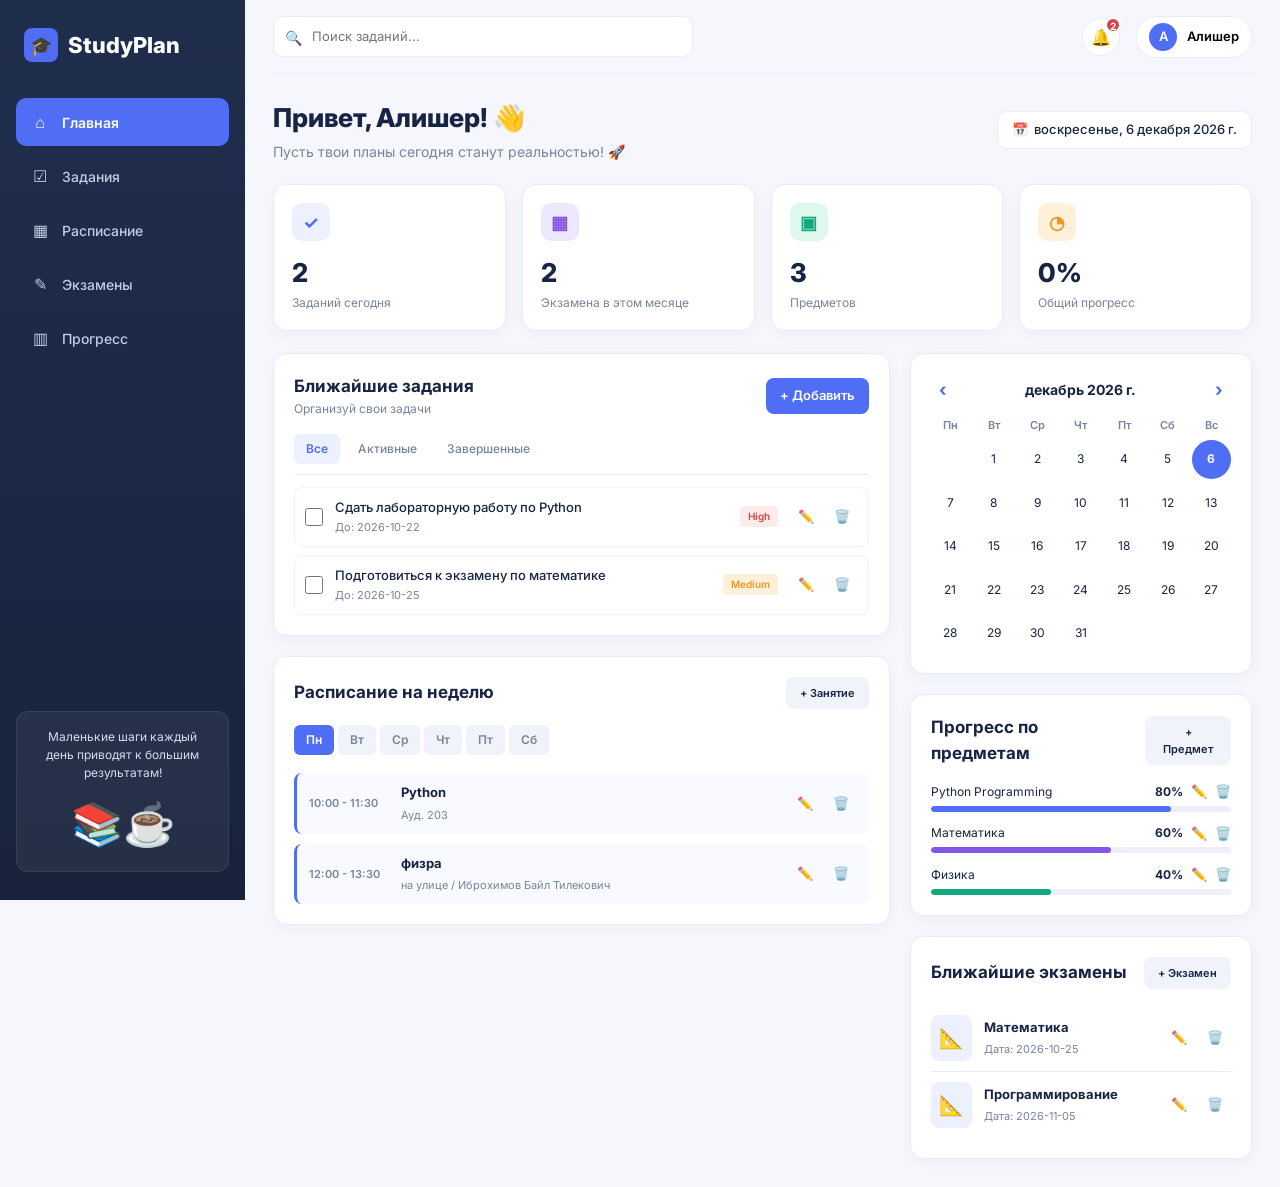
==== index.html @ cc9a8cce "End" ====
<!DOCTYPE html>
<html lang="ru">
<head>
    <meta charset="UTF-8">
    <meta name="viewport" content="width=device-width, initial-scale=1.0">
    <title>StudyPlan — Студенческий Дашборд</title>
    <link rel="preconnect" href="https://fonts.googleapis.com">
    <link rel="preconnect" href="https://fonts.gstatic.com" crossorigin>
    <link href="https://fonts.googleapis.com/css2?family=Inter:wght@400;500;600;700;800&display=swap" rel="stylesheet">
    <style>
        :root {
            --navy: #18233b;
            --blue: #4f6df5;
            --blue-hover: #3b58e0;
            --blue-light: #edf1ff;
            --text: #172443;
            --muted: #78849d;
            --border: #e7edf7;
            --background: #f5f7fc;
            --white: #ffffff;
            --green: #13a77c;
            --green-light: #dff8ee;
            --purple: #8257e8;
            --purple-light: #eee8ff;
            --orange: #e89a27;
            --orange-light: #fff0d9;
            --red: #d74444;
            --red-light: #ffebeb;
            --shadow: 0 4px 15px rgba(35, 57, 100, 0.04);
            --radius: 14px;
        }

        * {
            box-sizing: border-box;
            margin: 0;
            padding: 0;
        }

        body {
            font-family: 'Inter', -apple-system, BlinkMacSystemFont, sans-serif;
            background: var(--background);
            color: var(--text);
            font-size: 14px;
            line-height: 1.5;
            min-height: 100vh;
        }

        button, input, select {
            font: inherit;
        }

        button {
            cursor: pointer;
            border: none;
            background: none;
        }

        .app {
            display: flex;
            min-height: 100vh;
        }

        /* Sidebar */
        .sidebar {
            width: 245px;
            background: linear-gradient(180deg, #202e4e, #18233b);
            color: white;
            padding: 28px 16px;
            display: flex;
            flex-direction: column;
            flex-shrink: 0;
            position: sticky;
            top: 0;
            height: 100vh;
            overflow-y: auto;
        }

        .brand {
            font-size: 22px;
            font-weight: 800;
            color: white;
            text-decoration: none;
            margin: 0 8px 36px;
            display: flex;
            align-items: center;
            gap: 10px;
        }

        .brand-icon {
            background: var(--blue);
            width: 34px;
            height: 34px;
            border-radius: 8px;
            display: grid;
            place-items: center;
            font-size: 18px;
        }

        .navigation {
            display: flex;
            flex-direction: column;
            gap: 6px;
        }

        .nav-link {
            color: #c2cce2;
            text-decoration: none;
            display: flex;
            align-items: center;
            gap: 12px;
            padding: 12px 14px;
            border-radius: 10px;
            font-size: 14px;
            font-weight: 500;
            transition: all 0.2s;
        }

        .nav-link:hover, .nav-link.active {
            background: rgba(255, 255, 255, 0.12);
            color: white;
        }

        .nav-link.active {
            font-weight: 600;
            background: var(--blue);
        }

        .nav-icon {
            font-size: 16px;
            width: 20px;
            text-align: center;
        }

        .sidebar-card {
            margin-top: auto;
            background: rgba(255, 255, 255, 0.06);
            border-radius: 12px;
            padding: 16px;
            text-align: center;
            border: 1px solid rgba(255, 255, 255, 0.08);
        }

        .sidebar-card p {
            color: #d3dcf0;
            font-size: 12px;
            line-height: 1.5;
        }

        .sidebar-illustration {
            font-size: 42px;
            margin-top: 10px;
        }

        /* Main Content */
        .main {
            flex: 1;
            min-width: 0;
            padding: 0 28px 28px;
        }

        /* Topbar */
        .topbar {
            min-height: 74px;
            border-bottom: 1px solid var(--border);
            display: flex;
            justify-content: space-between;
            align-items: center;
            gap: 20px;
            margin-bottom: 24px;
            position: relative;
        }

        .search-box {
            position: relative;
            width: min(420px, 60%);
        }

        .search-box input {
            width: 100%;
            border: 1px solid var(--border);
            background: white;
            padding: 10px 14px 10px 38px;
            border-radius: 10px;
            font-size: 13px;
            outline: none;
            transition: border 0.2s;
        }

        .search-box input:focus {
            border-color: var(--blue);
        }

        .search-icon {
            position: absolute;
            left: 12px;
            top: 50%;
            transform: translateY(-50%);
            color: var(--muted);
            font-size: 14px;
        }

        .topbar-right {
            display: flex;
            align-items: center;
            gap: 16px;
        }

        .notif-btn {
            position: relative;
            width: 38px;
            height: 38px;
            border-radius: 50%;
            background: white;
            border: 1px solid var(--border);
            display: grid;
            place-items: center;
            font-size: 16px;
            color: var(--text);
            transition: background 0.2s;
        }

        .notif-btn:hover {
            background: var(--blue-light);
        }

        .notif-badge {
            position: absolute;
            top: -2px;
            right: -2px;
            background: var(--red);
            color: white;
            font-size: 10px;
            font-weight: 700;
            width: 16px;
            height: 16px;
            border-radius: 50%;
            display: grid;
            place-items: center;
            border: 2px solid white;
        }

        .profile-btn {
            display: flex;
            align-items: center;
            gap: 10px;
            padding: 6px 12px;
            background: white;
            border: 1px solid var(--border);
            border-radius: 20px;
            font-weight: 600;
            font-size: 13px;
            transition: all 0.2s;
        }

        .profile-btn:hover {
            background: var(--blue-light);
            border-color: #cbd8ff;
        }

        .profile-avatar {
            width: 28px;
            height: 28px;
            border-radius: 50%;
            background: #4f6df5;
            color: white;
            display: grid;
            place-items: center;
            font-size: 13px;
        }

        /* Notifications Dropdown */
        .notif-dropdown {
            position: absolute;
            top: 65px;
            right: 140px;
            width: 320px;
            background: white;
            border: 1px solid var(--border);
            border-radius: var(--radius);
            box-shadow: 0 10px 25px rgba(0,0,0,0.1);
            z-index: 100;
            display: none;
            padding: 12px;
        }

        .notif-dropdown.active {
            display: block;
        }

        .notif-header {
            display: flex;
            justify-content: space-between;
            align-items: center;
            padding-bottom: 8px;
            border-bottom: 1px solid var(--border);
            margin-bottom: 8px;
        }

        .notif-item {
            padding: 8px;
            border-radius: 8px;
            margin-bottom: 4px;
            background: #f8faff;
            font-size: 12px;
        }

        .notif-item strong {
            display: block;
            color: var(--text);
        }

        /* Welcome Banner */
        .welcome {
            display: flex;
            justify-content: space-between;
            align-items: center;
            gap: 20px;
            margin-bottom: 22px;
        }

        .welcome h1 {
            font-size: 26px;
            font-weight: 800;
            margin-bottom: 4px;
        }

        .welcome p {
            color: var(--muted);
            font-size: 14px;
        }

        .today-date-badge {
            background: white;
            border: 1px solid var(--border);
            padding: 8px 14px;
            border-radius: 10px;
            font-size: 13px;
            color: var(--text);
            font-weight: 500;
            display: flex;
            align-items: center;
            gap: 6px;
        }

        /* Stat Cards */
        .stats {
            display: grid;
            grid-template-columns: repeat(4, minmax(0, 1fr));
            gap: 16px;
            margin-bottom: 22px;
        }

        .stat-card {
            background: var(--white);
            border: 1px solid var(--border);
            border-radius: var(--radius);
            padding: 18px;
            box-shadow: var(--shadow);
            display: flex;
            flex-direction: column;
        }

        .stat-header {
            display: flex;
            justify-content: space-between;
            align-items: center;
            margin-bottom: 12px;
        }

        .stat-icon {
            width: 38px;
            height: 38px;
            border-radius: 10px;
            display: grid;
            place-items: center;
            font-size: 18px;
            font-weight: 700;
        }

        .blue { background: var(--blue-light); color: var(--blue); }
        .purple { background: var(--purple-light); color: var(--purple); }
        .green { background: var(--green-light); color: var(--green); }
        .orange { background: var(--orange-light); color: var(--orange); }

        .stat-card h2 {
            font-size: 26px;
            font-weight: 800;
            margin-bottom: 2px;
        }

        .stat-card p {
            color: var(--muted);
            font-size: 12px;
        }

        /* Main Content Grid */
        .content-grid {
            display: grid;
            grid-template-columns: minmax(0, 1.8fr) minmax(280px, 1fr);
            gap: 20px;
            align-items: start;
        }

        .left-column, .right-column {
            display: flex;
            flex-direction: column;
            gap: 20px;
            min-width: 0;
        }

        .panel {
            background: var(--white);
            border: 1px solid var(--border);
            border-radius: var(--radius);
            padding: 20px;
            box-shadow: var(--shadow);
        }

        .panel-header {
            display: flex;
            justify-content: space-between;
            align-items: center;
            gap: 12px;
            margin-bottom: 16px;
        }

        .panel-header h2 {
            font-size: 17px;
            font-weight: 700;
        }

        .muted {
            color: var(--muted);
        }

        .btn-primary {
            background: var(--blue);
            color: white;
            padding: 8px 14px;
            border-radius: 8px;
            font-size: 13px;
            font-weight: 600;
            transition: background 0.2s;
        }

        .btn-primary:hover {
            background: var(--blue-hover);
        }

        .btn-secondary {
            background: #f0f3f9;
            color: var(--text);
            padding: 8px 14px;
            border-radius: 8px;
            font-size: 13px;
            font-weight: 600;
        }

        /* Action Buttons for Items */
        .action-btns {
            display: flex;
            align-items: center;
            gap: 4px;
        }

        .edit-btn, .delete-btn {
            padding: 4px 8px;
            border-radius: 6px;
            font-size: 13px;
            transition: background 0.2s;
        }

        .edit-btn {
            color: var(--blue);
        }

        .edit-btn:hover {
            background: var(--blue-light);
        }

        .delete-btn {
            color: var(--muted);
        }

        .delete-btn:hover {
            color: var(--red);
            background: var(--red-light);
        }

        /* Tasks Panel */
        .task-filters {
            display: flex;
            gap: 6px;
            border-bottom: 1px solid var(--border);
            padding-bottom: 10px;
            margin-bottom: 12px;
        }

        .filter-btn {
            padding: 6px 12px;
            border-radius: 6px;
            font-size: 12px;
            color: var(--muted);
            font-weight: 500;
        }

        .filter-btn.active {
            background: var(--blue-light);
            color: var(--blue);
            font-weight: 600;
        }

        .task-list {
            display: flex;
            flex-direction: column;
            gap: 8px;
        }

        .task-row {
            display: flex;
            align-items: center;
            gap: 12px;
            padding: 10px;
            border-radius: 8px;
            border: 1px solid #f0f3f9;
            transition: background 0.15s;
        }

        .task-row:hover {
            background: #f8faff;
        }

        .task-checkbox {
            width: 18px;
            height: 18px;
            accent-color: var(--blue);
            cursor: pointer;
        }

        .task-info {
            flex: 1;
            min-width: 0;
        }

        .task-title {
            font-weight: 500;
            font-size: 13px;
        }

        .task-meta {
            font-size: 11px;
            color: var(--muted);
            margin-top: 2px;
        }

        .task-row.completed .task-title {
            text-decoration: line-through;
            color: var(--muted);
        }

        .priority-tag {
            padding: 3px 8px;
            border-radius: 4px;
            font-size: 10px;
            font-weight: 600;
        }

        .priority-High { background: var(--red-light); color: var(--red); }
        .priority-Medium { background: var(--orange-light); color: var(--orange); }
        .priority-Low { background: var(--green-light); color: var(--green); }

        /* Timetable / Schedule Panel */
        .week-tabs {
            display: flex;
            gap: 4px;
            margin-bottom: 14px;
            overflow-x: auto;
            padding-bottom: 4px;
        }

        .week-tab {
            padding: 6px 12px;
            border-radius: 6px;
            font-size: 12px;
            color: var(--muted);
            background: #f0f3f9;
            font-weight: 600;
            flex-shrink: 0;
        }

        .week-tab.active {
            background: var(--blue);
            color: white;
        }

        .schedule-list {
            display: flex;
            flex-direction: column;
            gap: 10px;
        }

        .schedule-item {
            display: grid;
            grid-template-columns: 80px 1fr auto;
            gap: 12px;
            padding: 10px 12px;
            background: #f8faff;
            border-radius: 8px;
            border-left: 3px solid var(--blue);
            align-items: center;
        }

        .schedule-time {
            font-size: 11px;
            color: var(--muted);
            font-weight: 600;
        }

        .schedule-details strong {
            display: block;
            font-size: 13px;
        }

        .schedule-details span {
            font-size: 11px;
            color: var(--muted);
        }

        /* Forms */
        .form-wrap {
            background: #f8faff;
            border: 1px solid var(--border);
            border-radius: 10px;
            padding: 14px;
            margin-bottom: 14px;
        }

        .form-wrap label {
            display: block;
            font-size: 11px;
            font-weight: 600;
            margin-bottom: 4px;
        }

        .form-wrap input, .form-wrap select {
            width: 100%;
            padding: 8px;
            border: 1px solid var(--border);
            border-radius: 6px;
            font-size: 13px;
            margin-bottom: 10px;
        }

        .form-actions {
            display: flex;
            justify-content: flex-end;
            gap: 8px;
        }

        /* Calendar Panel */
        .calendar-heading {
            display: flex;
            justify-content: space-between;
            align-items: center;
            margin-bottom: 12px;
        }

        .calendar-heading button {
            color: var(--blue);
            font-size: 18px;
            font-weight: 700;
            padding: 2px 8px;
        }

        .calendar-grid {
            display: grid;
            grid-template-columns: repeat(7, 1fr);
            gap: 4px;
            text-align: center;
        }

        .calendar-weekdays {
            color: var(--muted);
            font-size: 11px;
            font-weight: 600;
            margin-bottom: 6px;
        }

        .calendar-day {
            aspect-ratio: 1;
            display: grid;
            place-items: center;
            border-radius: 50%;
            font-size: 12px;
            cursor: pointer;
        }

        .calendar-day.today {
            background: var(--blue);
            color: white;
            font-weight: 700;
        }

        .calendar-day:hover:not(.blank):not(.today) {
            background: var(--blue-light);
        }

        /* Exams Panel */
        .exam-item {
            display: flex;
            align-items: center;
            gap: 12px;
            padding: 10px 0;
            border-bottom: 1px solid var(--border);
        }

        .exam-item:last-child {
            border-bottom: 0;
        }

        .exam-icon {
            font-size: 20px;
            background: var(--blue-light);
            padding: 8px;
            border-radius: 8px;
        }

        .exam-info {
            flex: 1;
        }

        .exam-info strong {
            display: block;
            font-size: 13px;
        }

        .exam-info span {
            font-size: 11px;
            color: var(--muted);
        }

        /* Subject Progress */
        .subject-progress {
            display: flex;
            flex-direction: column;
            gap: 12px;
            margin-top: 10px;
        }

        .subject-item {
            display: flex;
            flex-direction: column;
            gap: 4px;
        }

        .subject-header {
            display: flex;
            justify-content: space-between;
            align-items: center;
            font-size: 12px;
        }

        .progress-track {
            height: 6px;
            background: #edf0f8;
            border-radius: 10px;
            overflow: hidden;
        }

        .progress-fill {
            height: 100%;
            background: var(--blue);
            border-radius: 10px;
            transition: width 0.3s;
        }

        /* Profile Modal */
        .modal {
            position: fixed;
            top: 0;
            left: 0;
            width: 100vw;
            height: 100vh;
            background: rgba(0,0,0,0.4);
            display: none;
            place-items: center;
            z-index: 200;
        }

        .modal.active {
            display: grid;
        }

        .modal-card {
            background: white;
            padding: 24px;
            border-radius: var(--radius);
            width: min(400px, 90%);
        }

        .hidden { display: none !important; }

        @media (max-width: 900px) {
            .stats { grid-template-columns: repeat(2, 1fr); }
            .content-grid { grid-template-columns: 1fr; }
            .sidebar { width: 70px; padding: 16px 8px; }
            .brand span, .nav-link span, .sidebar-card { display: none; }
        }
    </style>
</head>
<body>

<div class="app">
    <!-- Sidebar -->
    <aside class="sidebar">
        <a href="#" class="brand">
            <div class="brand-icon">🎓</div>
            <span>StudyPlan</span>
        </a>

        <nav class="navigation">
            <a href="#dashboard" class="nav-link active">
                <span class="nav-icon">⌂</span>
                <span>Главная</span>
            </a>
            <a href="#tasks" class="nav-link">
                <span class="nav-icon">☑</span>
                <span>Задания</span>
            </a>
            <a href="#schedule" class="nav-link">
                <span class="nav-icon">▦</span>
                <span>Расписание</span>
            </a>
            <a href="#exams" class="nav-link">
                <span class="nav-icon">✎</span>
                <span>Экзамены</span>
            </a>
            <a href="#progress" class="nav-link">
                <span class="nav-icon">▥</span>
                <span>Прогресс</span>
            </a>
        </nav>

        <div class="sidebar-card">
            <p>Маленькие шаги каждый день приводят к большим результатам!</p>
            <div class="sidebar-illustration">📚☕</div>
        </div>
    </aside>

    <!-- Main Section -->
    <main class="main">
        <!-- Topbar -->
        <header class="topbar">
            <div class="search-box">
                <span class="search-icon">🔍</span>
                <input type="search" id="searchInput" placeholder="Поиск заданий...">
            </div>

            <div class="topbar-right">
                <button class="notif-btn" id="notifBtn">
                    🔔
                    <span class="notif-badge" id="notifBadge">2</span>
                </button>

                <!-- Notifications Dropdown -->
                <div class="notif-dropdown" id="notifDropdown">
                    <div class="notif-header">
                        <strong>Уведомления</strong>
                        <button style="font-size: 11px; color: var(--blue);" id="clearNotifs">Очистить</button>
                    </div>
                    <div id="notifList">
                        <div class="notif-item">
                            <strong>Скоро экзамен по Математике!</strong>
                            <span class="muted">Через 3 дня в 10:00</span>
                        </div>
                        <div class="notif-item">
                            <strong>Лабораторная по Python</strong>
                            <span class="muted">Дедлайн сегодня</span>
                        </div>
                    </div>
                </div>

                <button class="profile-btn" id="profileBtn">
                    <div class="profile-avatar" id="avatarLetter">А</div>
                    <span id="userNameDisplay">Алишер</span>
                </button>
            </div>
        </header>

        <!-- Welcome Banner -->
        <section class="welcome" id="dashboard">
            <div>
                <h1 id="greetingText">Привет, Алишер! 👋</h1>
                <p>Пусть твои планы сегодня станут реальностью! 🚀</p>
            </div>
            <div class="today-date-badge">
                📅 <span id="todayDateStr">--.--.----</span>
            </div>
        </section>

        <!-- Dynamic Stat Cards -->
        <section class="stats">
            <article class="stat-card">
                <div class="stat-header">
                    <div class="stat-icon blue">✓</div>
                </div>
                <h2 id="todayCount">0</h2>
                <p>Заданий сегодня</p>
            </article>

            <article class="stat-card">
                <div class="stat-header">
                    <div class="stat-icon purple">▦</div>
                </div>
                <h2 id="examCount">0</h2>
                <p>Экзамена в этом месяце</p>
            </article>

            <article class="stat-card">
                <div class="stat-header">
                    <div class="stat-icon green">▣</div>
                </div>
                <h2 id="subjectCount">0</h2>
                <p>Предметов</p>
            </article>

            <article class="stat-card">
                <div class="stat-header">
                    <div class="stat-icon orange">◔</div>
                </div>
                <h2 id="progressNumber">0%</h2>
                <p>Общий прогресс</p>
            </article>
        </section>

        <!-- Grid Layout -->
        <div class="content-grid">
            <!-- Left Column -->
            <div class="left-column">
                <!-- Tasks Panel -->
                <section class="panel" id="tasks">
                    <div class="panel-header">
                        <div>
                            <h2>Ближайшие задания</h2>
                            <p class="muted" style="font-size: 12px;">Организуй свои задачи</p>
                        </div>
                        <button class="btn-primary" id="addTaskBtn">+ Добавить</button>
                    </div>

                    <!-- Task Add / Edit Form -->
                    <div class="form-wrap hidden" id="taskFormWrap">
                        <input type="hidden" id="editingTaskId">
                        <label>Название задания</label>
                        <input type="text" id="taskTitle" placeholder="Например, Сдать лабораторную работу" required>
                        <div style="display: grid; grid-template-columns: 1fr 1fr; gap: 10px;">
                            <div>
                                <label>Дата дедлайна</label>
                                <input type="date" id="taskDate">
                            </div>
                            <div>
                                <label>Приоритет</label>
                                <select id="taskPriority">
                                    <option value="Low">Низкий</option>
                                    <option value="Medium" selected>Средний</option>
                                    <option value="High">Высокий</option>
                                </select>
                            </div>
                        </div>
                        <div class="form-actions">
                            <button type="button" class="btn-secondary" id="cancelTaskBtn">Отмена</button>
                            <button type="button" class="btn-primary" id="saveTaskBtn">Сохранить</button>
                        </div>
                    </div>

                    <!-- Filters -->
                    <div class="task-filters">
                        <button class="filter-btn active" data-filter="all">Все</button>
                        <button class="filter-btn" data-filter="active">Активные</button>
                        <button class="filter-btn" data-filter="completed">Завершенные</button>
                    </div>

                    <!-- Tasks List -->
                    <div class="task-list" id="taskList"></div>
                </section>

                <!-- Weekly Schedule Panel -->
                <section class="panel" id="schedule">
                    <div class="panel-header">
                        <h2>Расписание на неделю</h2>
                        <button class="btn-secondary" style="font-size: 11px;" id="addScheduleBtn">+ Занятие</button>
                    </div>

                    <!-- Schedule Add / Edit Form -->
                    <div class="form-wrap hidden" id="scheduleFormWrap">
                        <input type="hidden" id="editingSchedIndex">
                        <label>Предмет</label>
                        <input type="text" id="schedSubject" placeholder="Математика">
                        <label>Время</label>
                        <input type="text" id="schedTime" placeholder="08:00 - 09:30">
                        <label>Аудитория / Преподаватель</label>
                        <input type="text" id="schedRoom" placeholder="Ауд. 101 | Иванов И.И.">
                        <div class="form-actions">
                            <button type="button" class="btn-secondary" id="cancelSchedBtn">Отмена</button>
                            <button type="button" class="btn-primary" id="saveSchedBtn">Сохранить</button>
                        </div>
                    </div>

                    <div class="week-tabs" id="weekTabs">
                        <button class="week-tab active" data-day="Mon">Пн</button>
                        <button class="week-tab" data-day="Tue">Вт</button>
                        <button class="week-tab" data-day="Wed">Ср</button>
                        <button class="week-tab" data-day="Thu">Чт</button>
                        <button class="week-tab" data-day="Fri">Пт</button>
                        <button class="week-tab" data-day="Sat">Сб</button>
                    </div>

                    <div class="schedule-list" id="scheduleList"></div>
                </section>
            </div>

            <!-- Right Column -->
            <div class="right-column">
                <!-- Auto Calendar -->
                <section class="panel">
                    <div class="calendar-heading">
                        <button id="prevMonth">‹</button>
                        <strong id="monthLabel" style="font-size: 14px;">---</strong>
                        <button id="nextMonth">›</button>
                    </div>
                    <div class="calendar-grid calendar-weekdays">
                        <span>Пн</span><span>Вт</span><span>Ср</span><span>Чт</span><span>Пт</span><span>Сб</span><span>Вс</span>
                    </div>
                    <div class="calendar-grid" id="calendarDays"></div>
                </section>

                <!-- Subject Progress Panel -->
                <section class="panel" id="progress">
                    <div class="panel-header">
                        <h2>Прогресс по предметам</h2>
                        <button class="btn-secondary" style="font-size: 11px;" id="addSubjectBtn">+ Предмет</button>
                    </div>

                    <!-- Subject Add / Edit Form -->
                    <div class="form-wrap hidden" id="subjectFormWrap">
                        <input type="hidden" id="editingSubjectId">
                        <label>Название предмета</label>
                        <input type="text" id="subjectNameInput" placeholder="Математика">
                        <label>Прогресс (%)</label>
                        <input type="number" id="subjectProgInput" min="0" max="100" placeholder="80">
                        <div class="form-actions">
                            <button type="button" class="btn-secondary" id="cancelSubjectBtn">Отмена</button>
                            <button type="button" class="btn-primary" id="saveSubjectBtn">Сохранить</button>
                        </div>
                    </div>

                    <div class="subject-progress" id="subjectProgressList"></div>
                </section>

                <!-- Exams Panel -->
                <section class="panel" id="exams">
                    <div class="panel-header">
                        <h2>Ближайшие экзамены</h2>
                        <button class="btn-secondary" style="font-size: 11px;" id="addExamBtn">+ Экзамен</button>
                    </div>

                    <!-- Exam Add / Edit Form -->
                    <div class="form-wrap hidden" id="examFormWrap">
                        <input type="hidden" id="editingExamId">
                        <label>Предмет</label>
                        <input type="text" id="examSubject" placeholder="Высшая Математика">
                        <label>Дата экзамена</label>
                        <input type="date" id="examDate">
                        <div class="form-actions">
                            <button type="button" class="btn-secondary" id="cancelExamBtn">Отмена</button>
                            <button type="button" class="btn-primary" id="saveExamBtn">Сохранить</button>
                        </div>
                    </div>

                    <div id="examList"></div>
                </section>
            </div>
        </div>
    </main>
</div>

<!-- Profile Modal -->
<div class="modal" id="profileModal">
    <div class="modal-card">
        <h2 style="margin-bottom: 14px;">Настройки Профиля</h2>
        <label style="font-size: 12px; font-weight: 600;">Ваше Имя</label>
        <input type="text" id="profileNameInput" style="width: 100%; padding: 8px; margin: 6px 0 16px; border: 1px solid var(--border); border-radius: 6px;">
        <div class="form-actions">
            <button class="btn-secondary" id="closeProfileBtn">Закрыть</button>
            <button class="btn-primary" id="saveProfileBtn">Сохранить</button>
        </div>
    </div>
</div>

<script>
    // Global State & Storage
    let tasks = JSON.parse(localStorage.getItem('sp_tasks')) || [
        { id: '1', title: 'Сдать лабораторную работу по Python', date: '2026-10-22', priority: 'High', completed: false },
        { id: '2', title: 'Подготовиться к экзамену по математике', date: '2026-10-25', priority: 'Medium', completed: false }
    ];

    let exams = JSON.parse(localStorage.getItem('sp_exams')) || [
        { id: '1', subject: 'Математика', date: '2026-10-25' },
        { id: '2', subject: 'Программирование', date: '2026-11-05' }
    ];

    let subjects = JSON.parse(localStorage.getItem('sp_subjects')) || [
        { id: '1', name: 'Python Programming', progress: 80, color: 'var(--blue)' },
        { id: '2', name: 'Математика', progress: 60, color: 'var(--purple)' },
        { id: '3', name: 'Физика', progress: 40, color: 'var(--green)' }
    ];

    let schedule = JSON.parse(localStorage.getItem('sp_schedule')) || {
        Mon: [{ time: '08:00 - 09:30', subject: 'Математика', room: 'Ауд. 101' }],
        Tue: [
            { time: '10:00 - 11:30', subject: 'Python', room: 'Ауд. 203' },
            { time: '12:00 - 13:30', subject: 'физра', room: 'на улице / Иброхимов Байл Тилекович' }
        ],
        Wed: [{ time: '13:00 - 14:30', subject: 'Физика', room: 'Ауд. 305' }],
        Thu: [], Fri: [], Sat: []
    };

    let userProfile = JSON.parse(localStorage.getItem('sp_profile')) || { name: 'Алишер' };

    let currentFilter = 'all';
    let currentDay = 'Tue';
    let calendarDate = new Date();

    const $ = sel => document.querySelector(sel);

    document.addEventListener('DOMContentLoaded', () => {
        initDateAndGreeting();
        renderProfile();
        renderTasks();
        renderExams();
        renderSchedule();
        renderSubjects();
        renderCalendar();
        setupEventListeners();
    });

    function renderProfile() {
        $('#userNameDisplay').textContent = userProfile.name;
        $('#avatarLetter').textContent = userProfile.name.charAt(0).toUpperCase();
        $('#greetingText').textContent = `Привет, ${userProfile.name}! 👋`;
    }

    function initDateAndGreeting() {
        const now = new Date();
        const options = { weekday: 'long', day: 'numeric', month: 'long', year: 'numeric' };
        $('#todayDateStr').textContent = now.toLocaleDateString('ru-RU', options);
    }

    // TASKS FUNCTIONS
    function renderTasks() {
        const searchVal = $('#searchInput').value.toLowerCase();
        const filtered = tasks.filter(t => {
            const matchesFilter = currentFilter === 'all' || 
                (currentFilter === 'active' && !t.completed) || 
                (currentFilter === 'completed' && t.completed);
            const matchesSearch = t.title.toLowerCase().includes(searchVal);
            return matchesFilter && matchesSearch;
        });

        const container = $('#taskList');
        if (filtered.length === 0) {
            container.innerHTML = `<p class="muted" style="text-align: center; padding: 12px;">Заданий не найдено</p>`;
        } else {
            container.innerHTML = filtered.map(t => `
                <div class="task-row ${t.completed ? 'completed' : ''}">
                    <input type="checkbox" class="task-checkbox" ${t.completed ? 'checked' : ''} onchange="toggleTask('${t.id}')">
                    <div class="task-info">
                        <div class="task-title">${escapeHTML(t.title)}</div>
                        <div class="task-meta">${t.date ? 'До: ' + t.date : 'Без срока'}</div>
                    </div>
                    <span class="priority-tag priority-${t.priority}">${t.priority}</span>
                    <div class="action-btns">
                        <button class="edit-btn" onclick="editTask('${t.id}')">✏️</button>
                        <button class="delete-btn" onclick="deleteTask('${t.id}')">🗑️</button>
                    </div>
                </div>
            `).join('');
        }

        updateStats();
    }

    function toggleTask(id) {
        tasks = tasks.map(t => t.id === id ? { ...t, completed: !t.completed } : t);
        saveAndReload();
    }

    function deleteTask(id) {
        if(confirm("Удалить это задание?")) {
            tasks = tasks.filter(t => t.id !== id);
            saveAndReload();
        }
    }

    function editTask(id) {
        const task = tasks.find(t => t.id === id);
        if(!task) return;
        $('#editingTaskId').value = task.id;
        $('#taskTitle').value = task.title;
        $('#taskDate').value = task.date || '';
        $('#taskPriority').value = task.priority;
        $('#taskFormWrap').classList.remove('hidden');
    }

    // SCHEDULE FUNCTIONS
    function renderSchedule() {
        const list = schedule[currentDay] || [];
        const container = $('#scheduleList');

        if (list.length === 0) {
            container.innerHTML = `<p class="muted" style="text-align: center; padding: 10px;">Выходной день или нет пар</p>`;
            return;
        }

        container.innerHTML = list.map((s, index) => `
            <div class="schedule-item">
                <div class="schedule-time">${escapeHTML(s.time || 'Время не указано')}</div>
                <div class="schedule-details">
                    <strong>${escapeHTML(s.subject)}</strong>
                    <span>${escapeHTML(s.room)}</span>
                </div>
                <div class="action-btns">
                    <button class="edit-btn" onclick="editSchedule(${index})">✏️</button>
                    <button class="delete-btn" onclick="deleteSchedule(${index})">🗑️</button>
                </div>
            </div>
        `).join('');
    }

    function deleteSchedule(index) {
        if(confirm("Удалить это занятие из расписания?")) {
            schedule[currentDay].splice(index, 1);
            saveAndReload();
            renderSchedule();
        }
    }

    function editSchedule(index) {
        const item = schedule[currentDay][index];
        if(!item) return;
        $('#editingSchedIndex').value = index;
        $('#schedSubject').value = item.subject;
        $('#schedTime').value = item.time;
        $('#schedRoom').value = item.room;
        $('#scheduleFormWrap').classList.remove('hidden');
    }

    // EXAMS FUNCTIONS
    function renderExams() {
        const container = $('#examList');
        if (exams.length === 0) {
            container.innerHTML = `<p class="muted" style="text-align: center; padding: 10px;">Экзаменов нет</p>`;
            return;
        }

        container.innerHTML = exams.map(e => `
            <div class="exam-item">
                <div class="exam-icon">📐</div>
                <div class="exam-info">
                    <strong>${escapeHTML(e.subject)}</strong>
                    <span>Дата: ${e.date || 'Не указана'}</span>
                </div>
                <div class="action-btns">
                    <button class="edit-btn" onclick="editExam('${e.id}')">✏️</button>
                    <button class="delete-btn" onclick="deleteExam('${e.id}')">🗑️</button>
                </div>
            </div>
        `).join('');

        $('#examCount').textContent = exams.length;
    }

    function deleteExam(id) {
        if(confirm("Удалить этот экзамен?")) {
            exams = exams.filter(e => e.id !== id);
            saveAndReload();
        }
    }

    function editExam(id) {
        const exam = exams.find(e => e.id === id);
        if(!exam) return;
        $('#editingExamId').value = exam.id;
        $('#examSubject').value = exam.subject;
        $('#examDate').value = exam.date || '';
        $('#examFormWrap').classList.remove('hidden');
    }

    // SUBJECTS & PROGRESS FUNCTIONS
    function renderSubjects() {
        const container = $('#subjectProgressList');
        if (subjects.length === 0) {
            container.innerHTML = `<p class="muted" style="text-align: center; padding: 10px;">Предметов пока нет</p>`;
            $('#subjectCount').textContent = 0;
            return;
        }

        container.innerHTML = subjects.map(sb => `
            <div class="subject-item">
                <div class="subject-header">
                    <span>${escapeHTML(sb.name)}</span>
                    <div style="display: flex; align-items: center; gap: 8px;">
                        <strong>${sb.progress}%</strong>
                        <button class="edit-btn" style="padding:0;" onclick="editSubject('${sb.id}')">✏️</button>
                        <button class="delete-btn" style="padding:0;" onclick="deleteSubject('${sb.id}')">🗑️</button>
                    </div>
                </div>
                <div class="progress-track">
                    <div class="progress-fill" style="width: ${sb.progress}%; background: ${sb.color || 'var(--blue)'};"></div>
                </div>
            </div>
        `).join('');

        $('#subjectCount').textContent = subjects.length;
    }

    function deleteSubject(id) {
        if(confirm("Удалить этот предмет?")) {
            subjects = subjects.filter(s => s.id !== id);
            saveAndReload();
            renderSubjects();
        }
    }

    function editSubject(id) {
        const sb = subjects.find(s => s.id === id);
        if(!sb) return;
        $('#editingSubjectId').value = sb.id;
        $('#subjectNameInput').value = sb.name;
        $('#subjectProgInput').value = sb.progress;
        $('#subjectFormWrap').classList.remove('hidden');
    }

    // STATS
    function updateStats() {
        const activeTasks = tasks.filter(t => !t.completed).length;
        const total = tasks.length;
        const progress = total > 0 ? Math.round(((total - activeTasks) / total) * 100) : 0;

        $('#todayCount').textContent = activeTasks;
        $('#progressNumber').textContent = `${progress}%`;
    }

    // CALENDAR
    function renderCalendar() {
        const year = calendarDate.getFullYear();
        const month = calendarDate.getMonth();

        $('#monthLabel').textContent = calendarDate.toLocaleDateString('ru-RU', { month: 'long', year: 'numeric' });

        const firstDay = new Date(year, month, 1);
        const daysInMonth = new Date(year, month + 1, 0).getDate();
        const offset = (firstDay.getDay() + 6) % 7;

        const today = new Date();
        const isCurrentMonth = today.getFullYear() === year && today.getMonth() === month;

        let html = '';
        for (let i = 0; i < offset; i++) html += `<span class="calendar-day blank"></span>`;

        for (let d = 1; d <= daysInMonth; d++) {
            const isToday = isCurrentMonth && today.getDate() === d;
            html += `<span class="calendar-day ${isToday ? 'today' : ''}">${d}</span>`;
        }

        $('#calendarDays').innerHTML = html;
    }

    function saveAndReload() {
        localStorage.setItem('sp_tasks', JSON.stringify(tasks));
        localStorage.setItem('sp_exams', JSON.stringify(exams));
        localStorage.setItem('sp_schedule', JSON.stringify(schedule));
        localStorage.setItem('sp_subjects', JSON.stringify(subjects));
        localStorage.setItem('sp_profile', JSON.stringify(userProfile));
        renderTasks();
        renderExams();
        renderSubjects();
    }

    function escapeHTML(str) {
        return String(str).replace(/[&<>"']/g, match => ({
            '&': '&amp;', '<': '&lt;', '>': '&gt;', '"': '&quot;', "'": '&#39;'
        })[match]);
    }

    function setupEventListeners() {
        // Task Filters
        document.querySelectorAll('.filter-btn').forEach(btn => {
            btn.addEventListener('click', (e) => {
                document.querySelectorAll('.filter-btn').forEach(b => b.classList.remove('active'));
                e.target.classList.add('active');
                currentFilter = e.target.dataset.filter;
                renderTasks();
            });
        });

        $('#searchInput').addEventListener('input', renderTasks);

        // Task Form Toggle & Save
        $('#addTaskBtn').addEventListener('click', () => {
            $('#editingTaskId').value = '';
            $('#taskTitle').value = '';
            $('#taskDate').value = '';
            $('#taskFormWrap').classList.remove('hidden');
        });
        $('#cancelTaskBtn').addEventListener('click', () => $('#taskFormWrap').classList.add('hidden'));

        $('#saveTaskBtn').addEventListener('click', () => {
            const title = $('#taskTitle').value.trim();
            if (!title) return;
            const editId = $('#editingTaskId').value;

            if (editId) {
                tasks = tasks.map(t => t.id === editId ? {
                    ...t,
                    title,
                    date: $('#taskDate').value,
                    priority: $('#taskPriority').value
                } : t);
            } else {
                tasks.unshift({
                    id: Date.now().toString(),
                    title,
                    date: $('#taskDate').value,
                    priority: $('#taskPriority').value,
                    completed: false
                });
            }

            $('#taskFormWrap').classList.add('hidden');
            saveAndReload();
        });

        // Schedule Tabs
        document.querySelectorAll('.week-tab').forEach(tab => {
            tab.addEventListener('click', (e) => {
                document.querySelectorAll('.week-tab').forEach(t => t.classList.remove('active'));
                e.target.classList.add('active');
                currentDay = e.target.dataset.day;
                renderSchedule();
            });
        });

        // Schedule Add / Edit Form
        $('#addScheduleBtn').addEventListener('click', () => {
            $('#editingSchedIndex').value = '';
            $('#schedSubject').value = '';
            $('#schedTime').value = '';
            $('#schedRoom').value = '';
            $('#scheduleFormWrap').classList.remove('hidden');
        });
        $('#cancelSchedBtn').addEventListener('click', () => $('#scheduleFormWrap').classList.add('hidden'));
        $('#saveSchedBtn').addEventListener('click', () => {
            const subject = $('#schedSubject').value.trim();
            const time = $('#schedTime').value.trim();
            const room = $('#schedRoom').value.trim();
            if (!subject) return;

            const editIndex = $('#editingSchedIndex').value;
            if (!schedule[currentDay]) schedule[currentDay] = [];

            if (editIndex !== '') {
                schedule[currentDay][editIndex] = { time, subject, room };
            } else {
                schedule[currentDay].push({ time, subject, room });
            }

            $('#scheduleFormWrap').classList.add('hidden');
            saveAndReload();
            renderSchedule();
        });

        // Exam Add / Edit Form
        $('#addExamBtn').addEventListener('click', () => {
            $('#editingExamId').value = '';
            $('#examSubject').value = '';
            $('#examDate').value = '';
            $('#examFormWrap').classList.remove('hidden');
        });
        $('#cancelExamBtn').addEventListener('click', () => $('#examFormWrap').classList.add('hidden'));
        $('#saveExamBtn').addEventListener('click', () => {
            const subject = $('#examSubject').value.trim();
            const date = $('#examDate').value;
            if (!subject) return;

            const editId = $('#editingExamId').value;
            if (editId) {
                exams = exams.map(e => e.id === editId ? { ...e, subject, date } : e);
            } else {
                exams.push({ id: Date.now().toString(), subject, date });
            }

            $('#examFormWrap').classList.add('hidden');
            saveAndReload();
        });

        // Subject Add / Edit Form
        $('#addSubjectBtn').addEventListener('click', () => {
            $('#editingSubjectId').value = '';
            $('#subjectNameInput').value = '';
            $('#subjectProgInput').value = '';
            $('#subjectFormWrap').classList.remove('hidden');
        });
        $('#cancelSubjectBtn').addEventListener('click', () => $('#subjectFormWrap').classList.add('hidden'));
        $('#saveSubjectBtn').addEventListener('click', () => {
            const name = $('#subjectNameInput').value.trim();
            const progress = parseInt($('#subjectProgInput').value) || 0;
            if (!name) return;

            const editId = $('#editingSubjectId').value;
            if (editId) {
                subjects = subjects.map(s => s.id === editId ? { ...s, name, progress } : s);
            } else {
                subjects.push({ id: Date.now().toString(), name, progress, color: 'var(--blue)' });
            }

            $('#subjectFormWrap').classList.add('hidden');
            saveAndReload();
            renderSubjects();
        });

        // Profile Modal
        $('#profileBtn').addEventListener('click', () => {
            $('#profileNameInput').value = userProfile.name;
            $('#profileModal').classList.add('active');
        });
        $('#closeProfileBtn').addEventListener('click', () => $('#profileModal').classList.remove('active'));
        $('#saveProfileBtn').addEventListener('click', () => {
            userProfile.name = $('#profileNameInput').value.trim() || 'Алишер';
            saveAndReload();
            renderProfile();
            $('#profileModal').classList.remove('active');
        });

        // Calendar Controls
        $('#prevMonth').addEventListener('click', () => {
            calendarDate.setMonth(calendarDate.getMonth() - 1);
            renderCalendar();
        });
        $('#nextMonth').addEventListener('click', () => {
            calendarDate.setMonth(calendarDate.getMonth() + 1);
            renderCalendar();
        });

        // Notifications
        $('#notifBtn').addEventListener('click', () => $('#notifDropdown').classList.toggle('active'));
        $('#clearNotifs').addEventListener('click', () => {
            $('#notifList').innerHTML = `<p class="muted" style="text-align: center;">Уведомлений нет</p>`;
            $('#notifBadge').style.display = 'none';
        });
    }
</script>
</body>
</html>
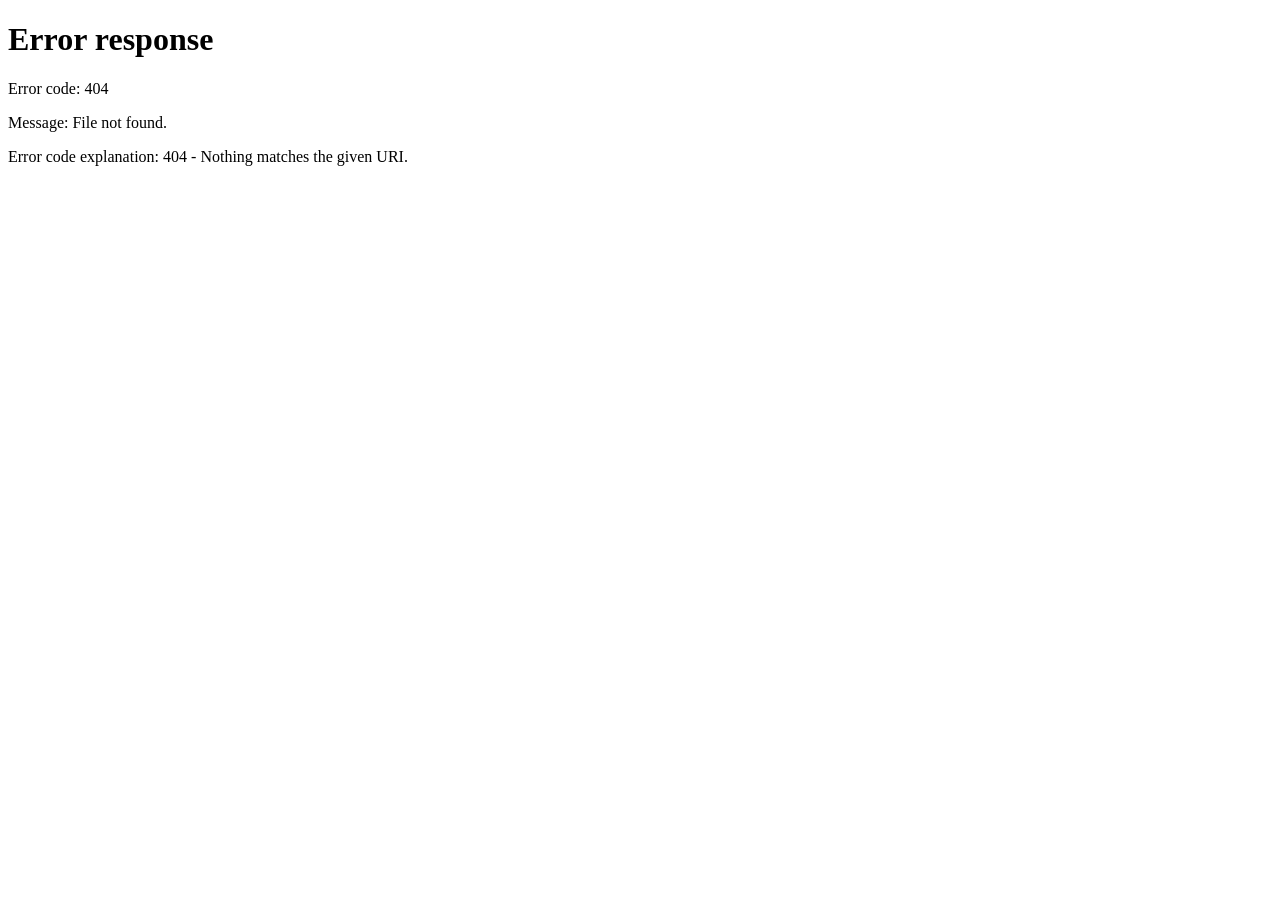
==== commit 496a2136: "Finished" ====
--- a/index.html
+++ b/index.html
@@ -882,7 +882,7 @@
 
                 <button class="profile-btn" id="profileBtn">
                     <div class="profile-avatar" id="avatarLetter">А</div>
-                    <span id="userNameDisplay">Алишер</span>
+                    <span id="userNameDisplay">User</span>
                 </button>
             </div>
         </header>
@@ -890,7 +890,7 @@
         <!-- Welcome Banner -->
         <section class="welcome" id="dashboard">
             <div>
-                <h1 id="greetingText">Привет, Алишер! 👋</h1>
+                <h1 id="greetingText">Привет, User! 👋</h1>
                 <p>Пусть твои планы сегодня станут реальностью! 🚀</p>
             </div>
             <div class="today-date-badge">
@@ -905,7 +905,7 @@
                     <div class="stat-icon blue">✓</div>
                 </div>
                 <h2 id="todayCount">0</h2>
-                <p>Заданий сегодня</p>
+                <p>Заданий в работе</p>
             </article>
 
             <article class="stat-card">
@@ -1097,6 +1097,9 @@
 </div>
 
 <script>
+    if (!localStorage.getItem('sp_is_logged_in')) {
+    window.location.href = 'auth.html';
+    }
     // Global State & Storage
     let tasks = JSON.parse(localStorage.getItem('sp_tasks')) || [
         { id: '1', title: 'Сдать лабораторную работу по Python', date: '2026-10-22', priority: 'High', completed: false },
@@ -1124,7 +1127,8 @@
         Thu: [], Fri: [], Sat: []
     };
 
-    let userProfile = JSON.parse(localStorage.getItem('sp_profile')) || { name: 'Алишер' };
+    const savedUser = JSON.parse(localStorage.getItem('sp_user') || 'null');
+    let userProfile = JSON.parse(localStorage.getItem('sp_profile')) || { name: savedUser?.name || 'User' };
 
     let currentFilter = 'all';
     let currentDay = 'Tue';
@@ -1535,7 +1539,7 @@
         });
         $('#closeProfileBtn').addEventListener('click', () => $('#profileModal').classList.remove('active'));
         $('#saveProfileBtn').addEventListener('click', () => {
-            userProfile.name = $('#profileNameInput').value.trim() || 'Алишер';
+            userProfile.name = $('#profileNameInput').value.trim() || 'User';
             saveAndReload();
             renderProfile();
             $('#profileModal').classList.remove('active');
@@ -1560,4 +1564,4 @@
     }
 </script>
 </body>
-</html>+</html>
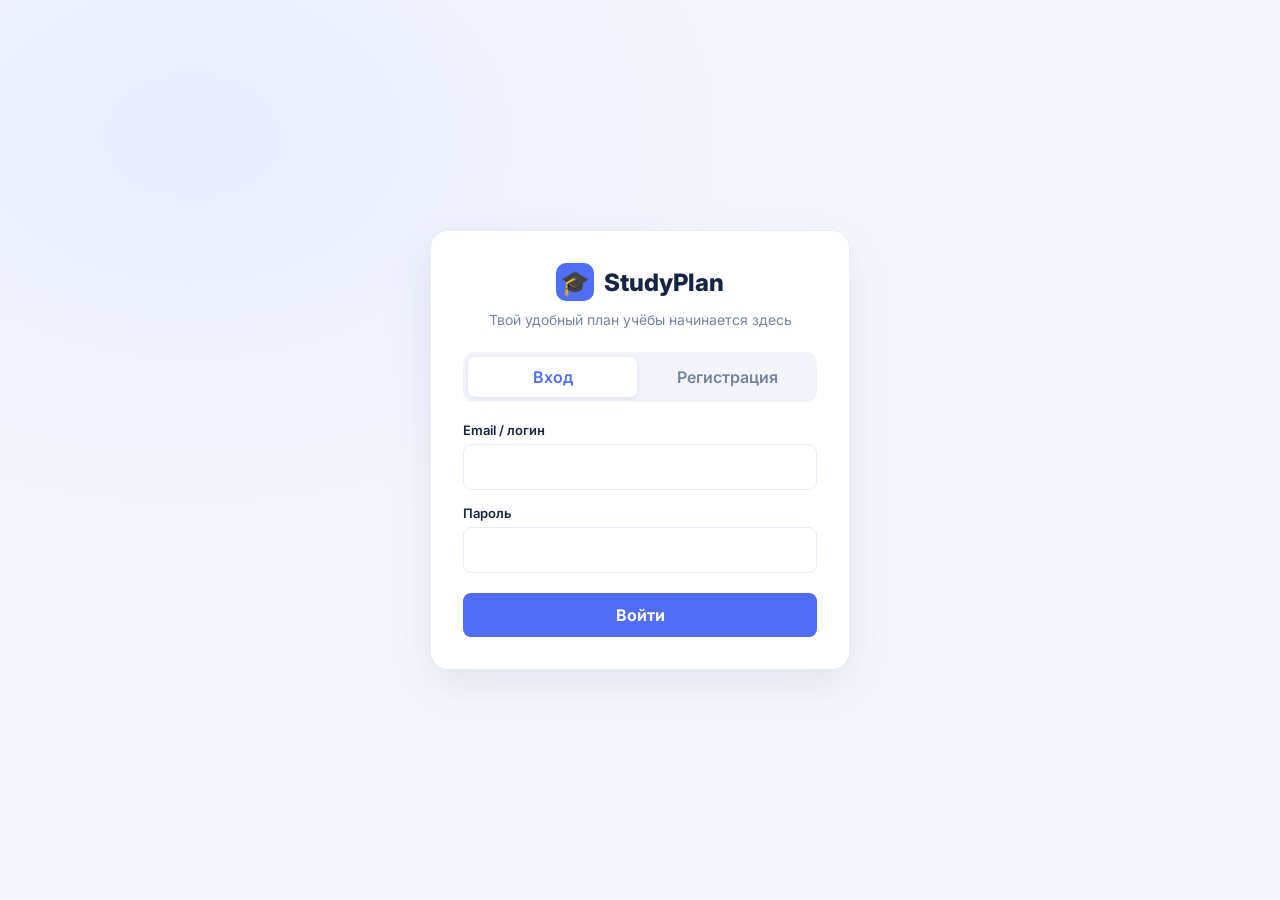
==== commit 25b322c3: "Finished" ====
--- a/index.html
+++ b/index.html
@@ -1098,7 +1098,7 @@
 
 <script>
     if (!localStorage.getItem('sp_is_logged_in')) {
-    window.location.href = 'auth.html';
+    window.location.href = 'login.html';
     }
     // Global State & Storage
     let tasks = JSON.parse(localStorage.getItem('sp_tasks')) || [
